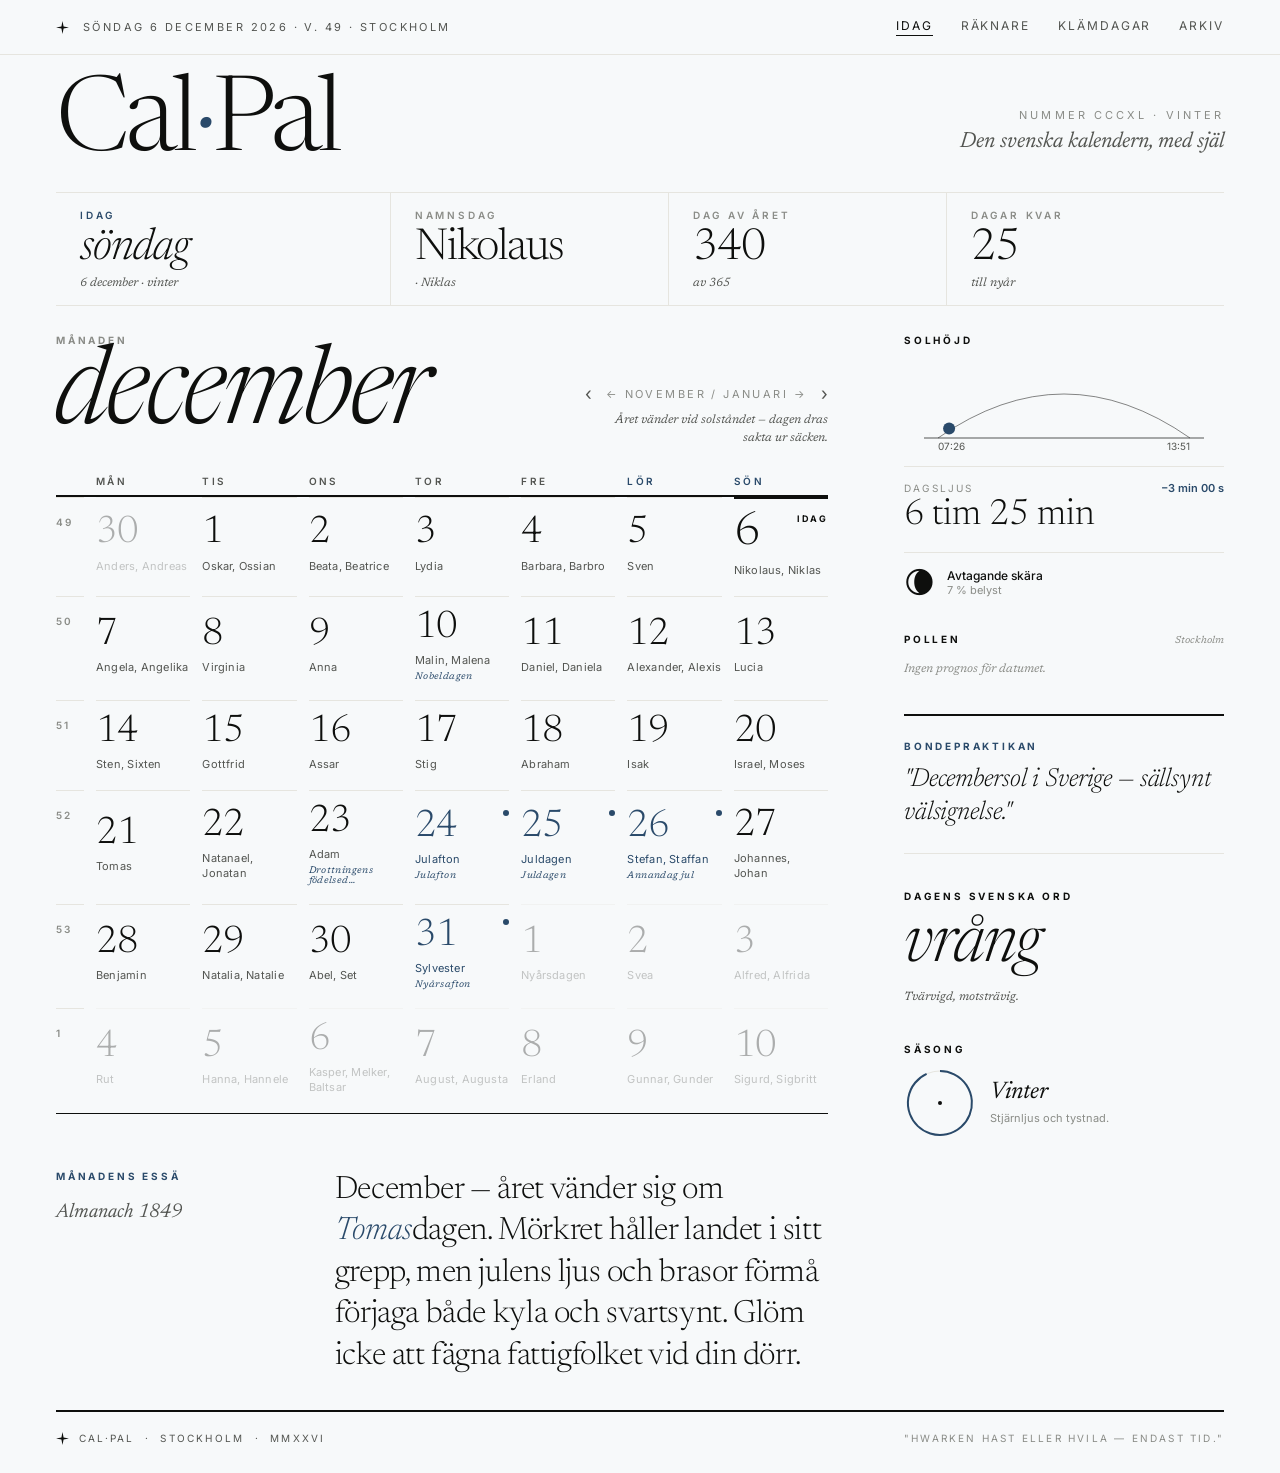
==== index.html @ f984bc42 "Season wheel: draw year-crossing seasons as one continuous arc Harjakt (1 sep–28 feb) wraps the year" ====
<!doctype html>
<html lang="sv">
<head>
  <meta charset="utf-8" />
  <meta name="viewport" content="width=device-width, initial-scale=1" />
  <meta name="description" content="CalPal — den svenska kalendern, med själ. Namnsdagar, helgdagar, månfaser, pollen, historia och almanackatradition i editorial form." />
  <meta name="theme-color" content="#0e0f0d" />
  <title>Cal·Pal — den svenska kalendern, med själ</title>

  <link rel="preconnect" href="https://fonts.googleapis.com">
  <link rel="preconnect" href="https://fonts.gstatic.com" crossorigin>
  <link href="https://fonts.googleapis.com/css2?family=Newsreader:ital,opsz,wght@0,6..72,300;0,6..72,400;0,6..72,500;1,6..72,300;1,6..72,400;1,6..72,500&family=Inter:wght@300;400;500;600;700&display=swap" rel="stylesheet">

  <link rel="stylesheet" href="css/tokens.css" />
  <link rel="stylesheet" href="css/style.css" />
  <link rel="icon" href="data:image/svg+xml,%3Csvg xmlns='http://www.w3.org/2000/svg' viewBox='0 0 12 12'%3E%3Crect width='12' height='12' fill='%23fafaf7'/%3E%3Cpath d='M6 0 L7 5 L12 6 L7 7 L6 12 L5 7 L0 6 L5 5 Z' fill='%230e0f0d'/%3E%3C/svg%3E" />
</head>
<body>
  <div class="cp-page" id="cpPage">

    <!-- TopStrip -->
    <div class="topstrip">
      <div class="topstrip-left">
        <span class="star" aria-hidden="true"></span>
        <span class="topstrip-date" id="topstripDate">—</span>
      </div>
      <nav class="topnav">
        <a href="#" class="active" id="navToday">Idag</a>
        <a href="#" id="navCounter">Räknare</a>
        <a href="#" id="navSqueeze">Klämdagar</a>
        <a href="#" id="navAbout">Arkiv</a>
      </nav>
    </div>

    <div class="cp-inner">
      <!-- Masthead -->
      <header class="masthead">
        <h1 class="wordmark">Cal<span class="mid-dot">·</span>Pal</h1>
        <div class="edition">
          <div class="edition-meta" id="editionMeta">NUMMER CXLVII · VÅR</div>
          <div class="edition-tagline">Den svenska kalendern,&nbsp;med själ</div>
        </div>
      </header>

      <!-- TodayStats -->
      <div class="today-stats" id="todayStats"></div>

      <!-- Main grid -->
      <div class="cp-grid">
        <main>
          <div class="cal-header">
            <div class="cal-header-left">
              <div class="eyebrow muted">Månaden</div>
              <h2 class="month-name" id="monthName">—</h2>
            </div>
            <div class="cal-header-right">
              <div class="month-nav" id="monthNav">
                <button class="month-nav-btn" id="prevMonth" aria-label="Föregående månad">‹</button>
                <span id="monthNavLabel">← / →</span>
                <button class="month-nav-btn" id="nextMonth" aria-label="Nästa månad">›</button>
              </div>
              <div class="season-poem" id="seasonPoem"></div>
            </div>
          </div>

          <div class="cal-grid" id="calendarGrid" role="grid"></div>

          <div class="month-essay" id="monthEssay"></div>
        </main>

        <aside class="sidebar" id="sidebar"></aside>
      </div>

      <!-- Footer -->
      <footer class="cp-footer">
        <div class="footer-left">
          <span class="star" aria-hidden="true"></span>
          <span>Cal·Pal &nbsp;·&nbsp; Stockholm &nbsp;·&nbsp; MMXXVI</span>
        </div>
        <span class="footer-aphorism">"Hwarken hast eller hvila — endast tid."</span>
      </footer>
    </div>
  </div>

  <div class="modal" id="modal" hidden>
    <div class="modal-card">
      <button class="modal-close" id="modalClose" aria-label="Stäng">×</button>
      <div class="modal-body" id="modalBody"></div>
    </div>
  </div>

  <script type="module" src="js/main.js?v=18"></script>
</body>
</html>
---- css/tokens.css ----
/* Cal·Pal — Design Tokens (Skandinavisk modernism)
   Från design_handoff_calpal/tokens.css */

:root {
  /* Type */
  --cp-font-serif: "Newsreader", "Iowan Old Style", Georgia, "Times New Roman", serif;
  --cp-font-sans:  "Inter", "Helvetica Neue", system-ui, -apple-system, sans-serif;

  --cp-fw-light: 300; --cp-fw-regular: 400; --cp-fw-medium: 500; --cp-fw-semi: 600; --cp-fw-bold: 700;

  --cp-fs-display-xl: 192px;
  --cp-fs-display-l: 108px;
  --cp-fs-display-m: 64px;
  --cp-fs-display-s: 58px;
  --cp-fs-h1: 44px;
  --cp-fs-h2: 36px;
  --cp-fs-h3: 32px;
  --cp-fs-day: 38px;
  --cp-fs-day-today: 46px;
  --cp-fs-quote-side: 26px;
  --cp-fs-italic-l: 24px;
  --cp-fs-body-l: 20px;
  --cp-fs-body: 13px;
  --cp-fs-small: 12px;
  --cp-fs-meta: 11px;
  --cp-fs-eyebrow: 10px;
  --cp-fs-tag: 9px;

  --cp-tracking-tight: -0.04em;
  --cp-tracking-snug: -0.025em;
  --cp-tracking-wide: 0.16em;
  --cp-tracking-wider: 0.22em;
  --cp-tracking-widest: 0.28em;

  --cp-lh-tight: 0.84; --cp-lh-snug: 0.95; --cp-lh-body: 1.35; --cp-lh-prose: 1.55;

  /* Structural color */
  --cp-paper: #ffffff;
  --cp-ink: #0e0f0d;
  --cp-ink-2: #535551;
  --cp-ink-3: #8a8c87;
  --cp-rule: #e6e5df;

  /* Default season = Vår */
  --cp-bg: #fafaf7;
  --cp-tint: #f4f6ee;
  --cp-accent: #c44a2a;

  /* Spacing */
  --cp-sp-1: 4px; --cp-sp-2: 8px; --cp-sp-3: 12px; --cp-sp-4: 16px;
  --cp-sp-5: 24px; --cp-sp-6: 32px; --cp-sp-7: 48px; --cp-sp-8: 56px; --cp-sp-9: 72px;

  --cp-pad-x: 56px;
  --cp-cal-day-min: 86px;
  --cp-cal-day-pad: 14px;

  --cp-border-hair: 1px solid var(--cp-rule);
  --cp-border-strong: 2px solid var(--cp-ink);
}

/* Seasonal palettes */
[data-season="var"], :root {
  --cp-bg: #fafaf7; --cp-tint: #f4f6ee; --cp-accent: #c44a2a;
}
[data-season="sommar"] {
  --cp-bg: #fbfaf3; --cp-tint: #f7f3e2; --cp-accent: #d68a18;
}
[data-season="host"] {
  --cp-bg: #fbf8f4; --cp-tint: #f3ece1; --cp-accent: #8a3a1a;
}
[data-season="vinter"] {
  --cp-bg: #f7f9fa; --cp-tint: #ecf0f3; --cp-accent: #2a4a6a;
}

@media (max-width: 1279px) {
  :root { --cp-pad-x: 40px; }
}
@media (max-width: 600px) {
  :root { --cp-pad-x: 18px; }
}
---- css/style.css ----
/* ============================================================
   Cal·Pal — Skandinavisk modernism
   Editorial almanacka. Newsreader-serif + Inter. Säsongsaccent.
   ============================================================ */

* { box-sizing: border-box; }
html, body { margin: 0; padding: 0; }

body {
  background: var(--cp-bg);
  color: var(--cp-ink);
  font-family: var(--cp-font-sans);
  font-size: var(--cp-fs-body);
  font-weight: var(--cp-fw-regular);
  -webkit-font-smoothing: antialiased;
  transition: background-color .4s ease;
}

a { color: inherit; text-decoration: none; }
button { font-family: inherit; cursor: pointer; border: none; background: none; color: inherit; padding: 0; }

.cp-page { min-height: 100vh; }
.cp-inner { padding: 0 var(--cp-pad-x); }

/* Star glyph */
.star {
  width: 13px; height: 13px;
  display: inline-block;
  background: var(--cp-ink);
  flex-shrink: 0;
  -webkit-mask: url("data:image/svg+xml,%3Csvg xmlns='http://www.w3.org/2000/svg' viewBox='0 0 12 12'%3E%3Cpath d='M6 0 L7 5 L12 6 L7 7 L6 12 L5 7 L0 6 L5 5 Z'/%3E%3C/svg%3E") center/contain no-repeat;
  mask: url("data:image/svg+xml,%3Csvg xmlns='http://www.w3.org/2000/svg' viewBox='0 0 12 12'%3E%3Cpath d='M6 0 L7 5 L12 6 L7 7 L6 12 L5 7 L0 6 L5 5 Z'/%3E%3C/svg%3E") center/contain no-repeat;
}

/* ── Shared eyebrow ── */
.eyebrow {
  font-size: var(--cp-fs-eyebrow);
  font-weight: var(--cp-fw-bold);
  letter-spacing: var(--cp-tracking-widest);
  text-transform: uppercase;
  color: var(--cp-ink);
}
.eyebrow.muted { color: var(--cp-ink-3); }
.eyebrow.accent { color: var(--cp-accent); }

/* ============================================================
   TopStrip
   ============================================================ */
.topstrip {
  display: flex;
  justify-content: space-between;
  align-items: center;
  padding: 18px var(--cp-pad-x);
  border-bottom: var(--cp-border-hair);
}
.topstrip-left { display: flex; align-items: center; gap: 14px; }
.topstrip-date {
  font-size: var(--cp-fs-meta);
  letter-spacing: var(--cp-tracking-wider);
  text-transform: uppercase;
  color: var(--cp-ink-2);
}
.topnav {
  display: flex;
  gap: 28px;
  font-size: var(--cp-fs-small);
  letter-spacing: var(--cp-tracking-wide);
  text-transform: uppercase;
  color: var(--cp-ink-2);
}
.topnav a {
  padding-bottom: 2px;
  border-bottom: 1.5px solid transparent;
  transition: border-color .15s, color .15s;
}
.topnav a:hover { border-bottom-color: var(--cp-ink-2); color: var(--cp-ink); }
.topnav a.active { color: var(--cp-ink); border-bottom-color: var(--cp-ink); }

/* ============================================================
   Masthead
   ============================================================ */
.masthead {
  display: grid;
  grid-template-columns: 1fr auto;
  align-items: flex-end;
  gap: 32px;
  padding: 28px 0 22px;
  border-bottom: var(--cp-border-hair);
}
.wordmark {
  font-family: var(--cp-font-serif);
  font-weight: var(--cp-fw-light);
  font-size: 104px;
  margin: 0;
  line-height: var(--cp-lh-tight);
  letter-spacing: var(--cp-tracking-tight);
  color: var(--cp-ink);
}
.wordmark .mid-dot { font-style: italic; color: var(--cp-accent); }
.edition { text-align: right; padding-bottom: 14px; }
.edition-meta {
  font-size: var(--cp-fs-meta);
  letter-spacing: var(--cp-tracking-widest);
  text-transform: uppercase;
  color: var(--cp-ink-3);
}
.edition-tagline {
  font-family: var(--cp-font-serif);
  font-style: italic;
  font-size: 22px;
  color: var(--cp-ink-2);
  margin-top: 6px;
  line-height: 1.3;
  max-width: 280px;
  margin-left: auto;
}

/* ============================================================
   TodayStats
   ============================================================ */
.today-stats {
  display: grid;
  grid-template-columns: 1.2fr 1fr 1fr 1fr;
  border-bottom: var(--cp-border-hair);
}
.stat-card {
  padding: 16px 24px;
  border-left: var(--cp-border-hair);
  font: inherit;
  text-align: left;
  width: 100%;
  background: none;
  cursor: pointer;
  transition: background .12s;
}
.stat-card:first-child { border-left: none; }
.stat-card:hover { background: var(--cp-tint); }
.stat-card .stat-label {
  font-size: var(--cp-fs-eyebrow);
  letter-spacing: var(--cp-tracking-widest);
  text-transform: uppercase;
  font-weight: var(--cp-fw-semi);
  color: var(--cp-ink-3);
}
.stat-card.accent .stat-label { color: var(--cp-accent); }
.stat-card .stat-big {
  font-family: var(--cp-font-serif);
  font-weight: var(--cp-fw-light);
  font-size: 44px;
  color: var(--cp-ink);
  line-height: 0.95;
  margin-top: 8px;
  letter-spacing: var(--cp-tracking-snug);
}
.stat-card.italic .stat-big { font-style: italic; }
.stat-card .stat-sub {
  font-size: var(--cp-fs-small);
  color: var(--cp-ink-2);
  margin-top: 6px;
  font-family: var(--cp-font-serif);
  font-style: italic;
}

/* ============================================================
   Main grid
   ============================================================ */
.cp-grid {
  display: grid;
  grid-template-columns: 1fr 320px;
  gap: 76px;
  padding: 28px 0 32px;
}
main { min-width: 0; }

/* Calendar header */
.cal-header {
  display: flex;
  align-items: flex-end;
  justify-content: space-between;
  margin-bottom: 28px;
}
.month-name {
  font-family: var(--cp-font-serif);
  font-weight: var(--cp-fw-light);
  font-style: italic;
  font-size: var(--cp-fs-display-l);
  margin: 4px 0 0;
  line-height: 0.9;
  letter-spacing: -0.03em;
  text-transform: lowercase;
}
.cal-header-right { text-align: right; }
.month-nav {
  display: flex;
  align-items: center;
  justify-content: flex-end;
  gap: 14px;
  font-size: var(--cp-fs-meta);
  letter-spacing: var(--cp-tracking-wider);
  text-transform: uppercase;
  color: var(--cp-ink-3);
  margin-bottom: 8px;
}
.month-nav-btn {
  font-size: 18px;
  color: var(--cp-ink-2);
  line-height: 1;
  transition: color .15s;
}
.month-nav-btn:hover { color: var(--cp-accent); }
.season-poem {
  font-size: var(--cp-fs-small);
  color: var(--cp-ink-2);
  font-family: var(--cp-font-serif);
  font-style: italic;
  max-width: 240px;
  line-height: 1.5;
  margin-left: auto;
}

/* ── Calendar grid ── */
.cal-grid { display: block; }
.cal-weekhead {
  display: grid;
  grid-template-columns: 28px repeat(7, 1fr);
  gap: 12px;
  padding-bottom: 8px;
  border-bottom: var(--cp-border-strong);
}
.cal-weekhead .wd {
  font-size: var(--cp-fs-eyebrow);
  font-weight: var(--cp-fw-semi);
  letter-spacing: 0.24em;
  text-transform: uppercase;
  color: var(--cp-ink-2);
}
.cal-weekhead .wd.weekend { color: var(--cp-accent); }

.cal-week {
  display: grid;
  grid-template-columns: 28px repeat(7, 1fr);
  gap: 12px;
}
.cal-weeknum {
  font-size: var(--cp-fs-eyebrow);
  color: var(--cp-ink-3);
  font-weight: var(--cp-fw-semi);
  letter-spacing: 0.16em;
  padding-top: 18px;
  border-top: var(--cp-border-hair);
}

.day {
  position: relative;
  text-align: left;
  display: block;
  width: 100%;
  padding: var(--cp-cal-day-pad) 0 calc(var(--cp-cal-day-pad) + 4px);
  min-height: var(--cp-cal-day-min);
  border-top: var(--cp-border-hair);
  transition: background .12s;
}
.day.today { border-top: var(--cp-border-strong); }
.day.muted { opacity: 0.32; }
.day:not(.muted):hover { background: var(--cp-tint); cursor: pointer; }

.day-top {
  display: flex;
  align-items: flex-start;
  justify-content: space-between;
}
.day-num {
  font-family: var(--cp-font-serif);
  font-weight: var(--cp-fw-light);
  font-size: var(--cp-fs-day);
  color: var(--cp-ink);
  line-height: 0.9;
  letter-spacing: var(--cp-tracking-snug);
}
.day.today .day-num { font-size: var(--cp-fs-day-today); }
.day.holiday .day-num { color: var(--cp-accent); }

.day-flags { display: flex; flex-direction: column; align-items: flex-end; gap: 4px; }
.day-dot { width: 6px; height: 6px; border-radius: 999px; background: var(--cp-accent); }
.day-klam { font-size: 9px; color: var(--cp-ink-3); letter-spacing: 0.18em; text-transform: uppercase; }
.day-idag { font-size: 9px; color: var(--cp-ink); font-weight: var(--cp-fw-bold); letter-spacing: 0.2em; text-transform: uppercase; }

.day-name {
  margin-top: 8px;
  font-size: 11px;
  line-height: 1.35;
  color: var(--cp-ink-2);
  letter-spacing: 0.02em;
}
.day.holiday .day-name { color: var(--cp-accent); }
.day-holiday-name {
  margin-top: 4px;
  font-size: 9.5px;
  font-family: var(--cp-font-serif);
  font-style: italic;
  color: var(--cp-accent);
  letter-spacing: 0.04em;
}
.cal-grid-close { height: 1px; background: var(--cp-ink); }

/* ── Month essay quote ── */
.month-essay {
  margin-top: 56px;
  display: grid;
  grid-template-columns: 1fr 2fr;
  gap: 32px;
}
.month-essay .essay-source {
  font-family: var(--cp-font-serif);
  font-style: italic;
  font-size: 20px;
  color: var(--cp-ink-2);
  margin-top: 16px;
  line-height: 1.4;
}
.month-essay .essay-quote {
  font-family: var(--cp-font-serif);
  font-weight: var(--cp-fw-light);
  font-size: var(--cp-fs-h3);
  line-height: 1.3;
  color: var(--cp-ink);
  margin: 0;
  letter-spacing: -0.012em;
}
.month-essay .essay-quote em { font-style: italic; color: var(--cp-accent); }
.month-essay.clickable { cursor: pointer; }
.month-essay.clickable:hover .essay-quote { color: var(--cp-ink-2); }

/* ============================================================
   Sidebar
   ============================================================ */
.sidebar { display: flex; flex-direction: column; gap: 36px; }
.side-block { }
.side-block.clickable { cursor: pointer; }
.side-head {
  font-size: var(--cp-fs-eyebrow);
  font-weight: var(--cp-fw-bold);
  letter-spacing: var(--cp-tracking-widest);
  text-transform: uppercase;
  color: var(--cp-ink);
}
.side-head.accent { color: var(--cp-accent); }
.side-head-row { display: flex; justify-content: space-between; align-items: baseline; margin-bottom: 14px; }
.side-loc { font-size: 10px; color: var(--cp-ink-3); font-style: italic; font-family: var(--cp-font-serif); }
.side-block.clickable:hover .side-head { color: var(--cp-accent); }

/* Sun & moon */
.sun-arc-svg { width: 100%; height: 92px; display: block; margin-top: 14px; }
.sun-row {
  display: flex; justify-content: space-between; align-items: baseline;
  margin-top: 14px; padding-top: 14px; border-top: var(--cp-border-hair);
}
.sun-row .daylabel { font-size: var(--cp-fs-eyebrow); letter-spacing: var(--cp-tracking-wider); text-transform: uppercase; color: var(--cp-ink-3); }
.sun-row .dayval {
  font-family: var(--cp-font-serif); font-weight: var(--cp-fw-light);
  font-size: var(--cp-fs-h2); color: var(--cp-ink); line-height: 1; margin-top: 4px;
}
.sun-row .daydelta { font-size: var(--cp-fs-meta); color: var(--cp-accent); font-weight: var(--cp-fw-semi); }
.moon-row {
  display: flex; align-items: center; gap: 12px;
  margin-top: 18px; padding-top: 14px; border-top: var(--cp-border-hair);
}
.moon-phase-name { font-size: 12px; color: var(--cp-ink); font-weight: var(--cp-fw-medium); }
.moon-lit { font-size: 11px; color: var(--cp-ink-3); }

/* Pollen */
.pollen-entry {
  display: grid; grid-template-columns: 1fr auto; align-items: baseline; gap: 8px;
  padding: 10px 0; border-top: var(--cp-border-hair);
}
.pollen-entry:first-of-type { border-top: none; }
.pollen-name { font-size: 13px; color: var(--cp-ink); font-weight: var(--cp-fw-medium); }
.pollen-bars { display: flex; gap: 2px; margin-top: 5px; }
.pollen-bars .b { width: 24px; height: 3px; background: var(--cp-rule); }
.pollen-bars .b.on { background: var(--cp-ink); }
.pollen-sev { font-size: var(--cp-fs-meta); color: var(--cp-ink-2); font-family: var(--cp-font-serif); font-style: italic; }
.pollen-empty { font-size: 12px; color: var(--cp-ink-3); font-style: italic; font-family: var(--cp-font-serif); line-height: 1.5; margin-top: 8px; }

/* Bondepraktikan */
.side-bonde {
  padding: 24px 0;
  border-top: var(--cp-border-strong);
  border-bottom: var(--cp-border-hair);
}
.side-bonde .bonde-quote {
  font-family: var(--cp-font-serif);
  font-weight: var(--cp-fw-light);
  font-style: italic;
  font-size: var(--cp-fs-quote-side);
  color: var(--cp-ink);
  margin: 12px 0 0;
  line-height: 1.25;
  letter-spacing: -0.005em;
}

/* Dagens ord */
.side-ord .ord-word {
  font-family: var(--cp-font-serif);
  font-weight: var(--cp-fw-light);
  font-style: italic;
  font-size: var(--cp-fs-display-m);
  color: var(--cp-ink);
  margin-top: 12px;
  line-height: 1;
  letter-spacing: -0.025em;
}
.side-ord .ord-def {
  font-size: 12px; color: var(--cp-ink-2); margin-top: 10px;
  line-height: 1.55; font-family: var(--cp-font-serif); font-style: italic;
}

/* Season wheel (sidebar) */
.side-season-row { display: flex; align-items: center; gap: 14px; margin-top: 12px; }
.side-season-label {
  font-family: var(--cp-font-serif); font-style: italic;
  font-size: var(--cp-fs-italic-l); color: var(--cp-ink); line-height: 1;
}
.side-season-sub { font-size: 11px; color: var(--cp-ink-3); margin-top: 6px; line-height: 1.5; }

/* Season wheel (modal) — hjul centrerat överst, legend i rad under */
.wheel-modal {
  display: flex;
  flex-direction: column;
  align-items: center;
  gap: 22px;
  padding: 16px 0 22px;
  border-bottom: var(--cp-border-hair);
  margin-bottom: 16px;
}
.wheel-modal-svg { width: 100%; display: flex; justify-content: center; }
.wheel-modal .wheel-svg { width: 360px; height: 360px; max-width: 100%; display: block; }
@media (max-width: 560px) {
  .wheel-modal .wheel-svg { width: 280px; height: 280px; }
}
.wheel-modal .wheel-legend {
  display: grid;
  grid-template-columns: repeat(auto-fit, minmax(165px, 1fr));
  gap: 12px 24px;
  width: 100%;
  font-size: 13px;
}
.wl-item { display: flex; align-items: flex-start; gap: 10px; cursor: help; }
.wl-swatch { width: 14px; height: 14px; border-radius: 3px; flex-shrink: 0; margin-top: 1px; }
.wl-text { display: flex; flex-direction: column; line-height: 1.25; }
.wl-name { font-weight: 600; color: var(--cp-ink); }
.wl-desc { font-size: 11px; color: var(--cp-ink-3); font-style: italic; font-family: var(--cp-font-serif); }

/* Hover-cue: dimma övriga bågar, framhäv den man pekar på */
.wheel-arc { transition: opacity .12s; cursor: help; }
.wheel-modal .wheel-svg:hover .wheel-arc { opacity: 0.35; }
.wheel-modal .wheel-svg .wheel-arc:hover { opacity: 1; }

/* ============================================================
   Footer
   ============================================================ */
.cp-footer {
  border-top: var(--cp-border-strong);
  padding: 20px 0 28px;
  display: flex;
  justify-content: space-between;
  align-items: center;
}
.footer-left { display: flex; align-items: center; gap: 10px; }
.footer-left span:not(.star), .footer-aphorism {
  font-size: 10px; letter-spacing: var(--cp-tracking-wider);
  text-transform: uppercase; color: var(--cp-ink-2);
}
.footer-aphorism { color: var(--cp-ink-3); }

/* ============================================================
   Modal (editorial restyle)
   ============================================================ */
.modal {
  position: fixed; inset: 0;
  background: rgba(14,15,13,.5);
  display: grid; place-items: center;
  z-index: 100; padding: 24px;
  animation: fade .15s ease;
}
@keyframes fade { from { opacity: 0; } to { opacity: 1; } }
.modal[hidden] { display: none; }
.modal-card {
  background: var(--cp-bg);
  max-width: 660px; width: 100%; max-height: 86vh; overflow-y: auto;
  padding: 40px 44px; position: relative;
  border-top: 4px solid var(--cp-accent);
}
.modal-close {
  position: absolute; top: 16px; right: 18px;
  width: 34px; height: 34px; font-size: 22px; color: var(--cp-ink-3);
  display: grid; place-items: center;
}
.modal-close:hover { color: var(--cp-ink); }
.modal h2 {
  font-family: var(--cp-font-serif); font-weight: var(--cp-fw-light);
  margin: 0 0 6px; font-size: 40px; letter-spacing: -0.02em; line-height: 1;
}
.modal .intro {
  font-size: var(--cp-fs-meta); letter-spacing: var(--cp-tracking-wider);
  text-transform: uppercase; color: var(--cp-ink-3); margin: 0 0 24px;
}
.modal h3 {
  font-family: var(--cp-font-serif); font-weight: var(--cp-fw-regular);
  margin: 24px 0 10px; font-size: 22px; letter-spacing: -0.01em;
}
.modal h4 {
  font-size: var(--cp-fs-eyebrow); text-transform: uppercase;
  letter-spacing: var(--cp-tracking-widest); color: var(--cp-ink-3);
  font-weight: var(--cp-fw-bold); margin: 16px 0 8px;
}
.modal-body p { color: var(--cp-ink); line-height: 1.6; font-size: 14px; }
.modal-body .dd-meta { font-size: 12px; color: var(--cp-ink-3); line-height: 1.55; }

/* Modal lists / shared dd-* */
.dd-list { margin: 6px 0; padding-left: 18px; font-size: 13.5px; line-height: 1.55; }
.dd-list li { margin-bottom: 4px; }
.dd-sub-label { font-size: 10px; text-transform: uppercase; letter-spacing: 0.12em; font-weight: 700; color: var(--cp-ink-3); margin: 10px 0 6px; }
.dd-events { list-style: none; padding: 0; margin: 10px 0; }
.dd-events li { padding: 8px 0; border-top: var(--cp-border-hair); font-size: 13.5px; line-height: 1.5; display: flex; gap: 10px; align-items: flex-start; }
.dd-events li:first-child { border-top: none; }
.dd-events strong { font-family: var(--cp-font-serif); font-size: 16px; color: var(--cp-accent); margin-right: 4px; }
.dd-name { margin: 14px 0; padding: 16px 18px; background: var(--cp-tint); }
.dd-name h4 { font-family: var(--cp-font-serif); font-size: 20px; color: var(--cp-ink); margin: 0 0 6px; text-transform: none; letter-spacing: 0; font-weight: 400; }
.wiki-thumb { width: 44px; height: 44px; object-fit: cover; flex-shrink: 0; }
.wiki-text { flex: 1; min-width: 0; }
.wiki-meta a, .wiki-meta { font-size: 12px; color: var(--cp-accent); }
.wiki-loading, .wiki-source { font-size: 11px; font-weight: 400; color: var(--cp-ink-3); font-style: italic; letter-spacing: 0; text-transform: none; }

/* Sun-path / charts in modal */
.sun-path-wrap, .daylight-month-wrap { background: var(--cp-tint); padding: 8px; margin: 10px 0; }
.sun-path-svg, .daylight-month-svg { width: 100%; height: auto; display: block; }
.sun-stats { display: grid; grid-template-columns: repeat(4, 1fr); gap: 1px; margin: 14px 0; background: var(--cp-rule); }
.sun-stats > div { text-align: center; background: var(--cp-bg); padding: 12px 6px; }
.sun-stat-label { display: block; font-size: 9.5px; text-transform: uppercase; letter-spacing: 0.1em; color: var(--cp-ink-3); font-weight: 600; }
.sun-stat-val { display: block; font-family: var(--cp-font-serif); font-size: 18px; color: var(--cp-ink); margin-top: 3px; }

/* Almanack quotes / drop-caps in modal */
.alm-citations { margin: 12px 0 20px; }
.alm-quote { position: relative; padding: 16px 0; border-top: var(--cp-border-hair); font-family: var(--cp-font-serif); font-style: italic; font-size: 16px; line-height: 1.5; color: var(--cp-ink); }
.alm-quote:first-child { border-top: none; }
.alm-quote.primary { border-top: var(--cp-border-strong); }
.alm-dropcap { font-size: 42px; font-weight: 300; float: left; line-height: 0.8; margin: 4px 10px 0 0; color: var(--cp-accent); font-style: normal; }
.alm-quote cite { display: block; margin-top: 10px; font-style: normal; font-family: var(--cp-font-sans); font-size: 10px; text-transform: uppercase; letter-spacing: 0.12em; color: var(--cp-ink-3); font-weight: 600; clear: both; }
.alm-history { margin-top: 18px; border-top: var(--cp-border-hair); padding-top: 8px; }
.alm-history summary { cursor: pointer; font-family: var(--cp-font-serif); font-size: 18px; color: var(--cp-ink); padding: 6px 0; list-style: none; }
.alm-history summary::-webkit-details-marker { display: none; }
.alm-history summary::before { content: "▸ "; color: var(--cp-accent); }
.alm-history[open] summary::before { content: "▾ "; }

/* Word related */
.word-related { display: flex; flex-wrap: wrap; gap: 6px; margin-top: 6px; }
.word-rel { font-size: 12.5px; padding: 4px 11px; background: var(--cp-tint); color: var(--cp-ink-2); }

/* NASA APOD */
.apod { margin-top: 10px; background: #06101f; }
.apod-img { width: 100%; height: auto; display: block; max-height: 320px; object-fit: cover; }
.apod-body { padding: 14px 16px; color: #e5edf6; }
.apod-title { font-family: var(--cp-font-serif); font-size: 18px; color: #fff; margin-bottom: 6px; }
.apod-exp { font-size: 12.5px; line-height: 1.55; color: rgba(255,255,255,.75); margin: 0 0 10px; }
.apod-link { font-size: 12px; color: #d68a18; font-weight: 600; }
.apod-credit { font-size: 10.5px; color: rgba(255,255,255,.45); margin-top: 6px; }

/* Pollen table in modal */
.pollen-table { width: 100%; border-collapse: collapse; font-size: 12.5px; margin: 12px 0; }
.pollen-table th { font-weight: 600; text-align: center; padding: 6px 4px; font-size: 11px; color: var(--cp-ink-2); border-bottom: var(--cp-border-hair); }
.pollen-table th:first-child { text-align: left; }
.pollen-table td { text-align: center; padding: 6px 4px; border-bottom: var(--cp-border-hair); }

/* Counter / squeeze (modal) */
.hb-grid { display: grid; grid-template-columns: 1fr 1fr 1fr; gap: 1px; margin-top: 14px; background: var(--cp-rule); }
.hb-stat { background: var(--cp-bg); padding: 14px 10px; text-align: center; }
.hb-stat .num { font-family: var(--cp-font-serif); font-size: 22px; color: var(--cp-accent); display: block; font-weight: 300; }
.hb-stat .label { font-size: 10px; color: var(--cp-ink-3); text-transform: uppercase; letter-spacing: 0.08em; margin-top: 4px; font-weight: 600; }
input[type="date"], input[type="text"], input[type="number"] {
  font-family: inherit; font-size: 14px; padding: 10px 14px;
  border: 1px solid var(--cp-rule); background: var(--cp-paper); color: var(--cp-ink); width: 100%;
}
.btn-primary { background: var(--cp-ink); color: var(--cp-paper); padding: 10px 22px; font-weight: 600; margin-top: 10px; font-size: 13px; }
.btn-primary:hover { background: var(--cp-accent); }
.label { font-size: 10px; text-transform: uppercase; letter-spacing: 0.12em; color: var(--cp-ink-3); font-weight: 700; margin-bottom: 6px; display: block; }
.squeeze-list { list-style: none; padding: 0; margin: 0; }
.squeeze-item { padding: 14px 0; border-top: var(--cp-border-hair); }
.squeeze-item:first-child { border-top: none; }
.squeeze-item .title { font-family: var(--cp-font-serif); font-size: 18px; margin-bottom: 4px; }
.squeeze-item .sub { font-size: 12px; color: var(--cp-ink-3); }
.squeeze-item .strategy { color: var(--cp-accent); font-size: 12.5px; margin-top: 8px; display: inline-block; font-weight: 600; }
.milestone-row { display: flex; justify-content: space-between; align-items: center; padding: 12px 0; border-top: var(--cp-border-hair); }
.milestone-row:first-child { border-top: none; }
.milestone-row .ms-name { font-weight: 600; font-size: 14px; }
.milestone-row .ms-date { font-size: 12px; color: var(--cp-ink-3); margin-top: 2px; }
.milestone-row .ms-days { font-family: var(--cp-font-serif); font-size: 24px; color: var(--cp-accent); text-align: right; }
.milestone-row .ms-days small { display: block; font-family: var(--cp-font-sans); font-size: 10px; color: var(--cp-ink-3); text-transform: uppercase; font-weight: 600; }
.ekeron-card { display: flex; gap: 14px; padding: 16px; margin: 18px 0; background: var(--cp-tint); border-left: 3px solid var(--cp-accent); }
.ekeron-card .ek-icon { width: 42px; height: 42px; background: var(--cp-accent); color: #fff; display: grid; place-items: center; flex-shrink: 0; }
.ekeron-card h4 { font-family: var(--cp-font-serif); margin: 0 0 4px; font-size: 17px; color: var(--cp-ink); text-transform: none; letter-spacing: 0; }
.ekeron-card p { margin: 0 0 10px; font-size: 13px; color: var(--cp-ink-2); line-height: 1.5; }
.ek-link { font-size: 12.5px; color: var(--cp-accent); font-weight: 600; }
.tag { display: inline-block; font-size: 11px; padding: 2px 8px; background: var(--cp-tint); color: var(--cp-ink-2); margin-right: 4px; }

/* ============================================================
   Responsive
   ============================================================ */
@media (max-width: 1279px) {
  .wordmark { font-size: 112px; }
  .cp-grid { grid-template-columns: 1fr 280px; gap: 48px; }
}
@media (max-width: 960px) {
  .wordmark { font-size: 76px; }
  .masthead { padding: 36px 0 28px; }
  .today-stats { grid-template-columns: 1fr 1fr; }
  .stat-card:nth-child(3) { border-left: none; }
  .cp-grid { grid-template-columns: 1fr; gap: 48px; padding: 36px 0 24px; }
  .month-name { font-size: 72px; }
  .month-essay { grid-template-columns: 1fr; gap: 12px; }
}
@media (max-width: 600px) {
  .topstrip { padding: 14px var(--cp-pad-x); flex-wrap: wrap; gap: 10px; }
  .topnav { gap: 16px; }
  .wordmark { font-size: 64px; }
  .edition { display: none; }
  .masthead { grid-template-columns: 1fr; }
  .today-stats { grid-template-columns: 1fr 1fr; }
  .cal-weekhead, .cal-week { grid-template-columns: repeat(7, 1fr); gap: 4px; }
  .cal-weeknum { display: none; }
  .day-num { font-size: 22px; }
  .day.today .day-num { font-size: 26px; }
  .day-name { font-size: 8.5px; }
  .day-holiday-name { display: none; }
  .day { min-height: 54px; padding: 8px 0 14px; }
  .month-name { font-size: 56px; }
  .modal-card { padding: 28px 22px; }
  .modal h2 { font-size: 30px; }
}
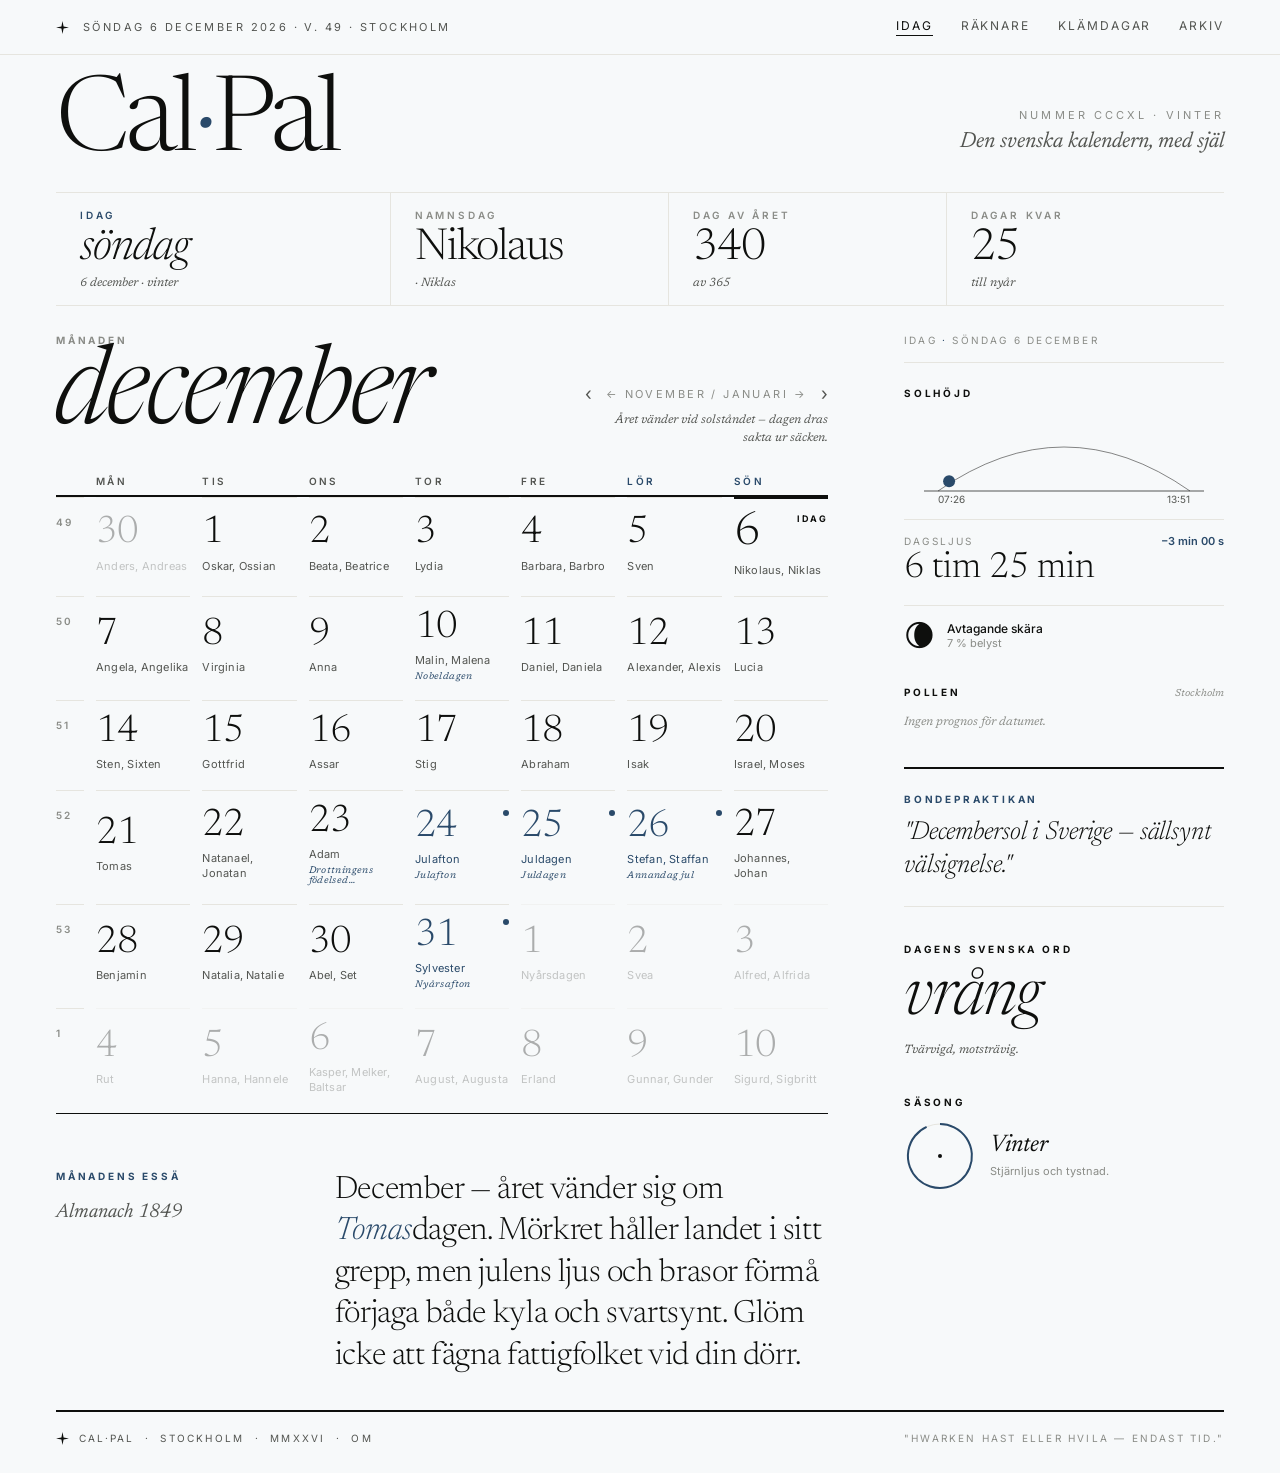
==== commit 3240f215: "Sidebar 'idag' context, a11y pass, and working Arkiv month picker - Sidebar now has an 'Idag · <week" ====
--- a/index.html
+++ b/index.html
@@ -24,11 +24,11 @@
         <span class="star" aria-hidden="true"></span>
         <span class="topstrip-date" id="topstripDate">—</span>
       </div>
-      <nav class="topnav">
+      <nav class="topnav" aria-label="Huvudnavigation">
         <a href="#" class="active" id="navToday">Idag</a>
         <a href="#" id="navCounter">Räknare</a>
         <a href="#" id="navSqueeze">Klämdagar</a>
-        <a href="#" id="navAbout">Arkiv</a>
+        <a href="#" id="navArchive">Arkiv</a>
       </nav>
     </div>
 
@@ -75,7 +75,7 @@
       <footer class="cp-footer">
         <div class="footer-left">
           <span class="star" aria-hidden="true"></span>
-          <span>Cal·Pal &nbsp;·&nbsp; Stockholm &nbsp;·&nbsp; MMXXVI</span>
+          <span>Cal·Pal &nbsp;·&nbsp; Stockholm &nbsp;·&nbsp; MMXXVI &nbsp;·&nbsp; <a href="#" id="navAbout">Om</a></span>
         </div>
         <span class="footer-aphorism">"Hwarken hast eller hvila — endast tid."</span>
       </footer>
@@ -83,12 +83,12 @@
   </div>
 
   <div class="modal" id="modal" hidden>
-    <div class="modal-card">
-      <button class="modal-close" id="modalClose" aria-label="Stäng">×</button>
+    <div class="modal-card" role="dialog" aria-modal="true" aria-labelledby="modalBody">
+      <button class="modal-close" id="modalClose" aria-label="Stäng dialog">×</button>
       <div class="modal-body" id="modalBody"></div>
     </div>
   </div>
 
-  <script type="module" src="js/main.js?v=18"></script>
+  <script type="module" src="js/main.js?v=19"></script>
 </body>
 </html>
--- a/css/style.css
+++ b/css/style.css
@@ -18,6 +18,22 @@
 
 a { color: inherit; text-decoration: none; }
 button { font-family: inherit; cursor: pointer; border: none; background: none; color: inherit; padding: 0; }
+
+/* Tangentbordsfokus — synlig ring för alla interaktiva element */
+a:focus-visible,
+button:focus-visible,
+input:focus-visible,
+[tabindex]:focus-visible,
+.day:focus-visible,
+.stat-card:focus-visible,
+.side-block:focus-visible,
+.month-essay:focus-visible {
+  outline: 2px solid var(--cp-accent);
+  outline-offset: 2px;
+  border-radius: 1px;
+}
+/* Sidoblock/essä är klickbara divar — gör dem tangentbordsnåbara */
+.side-block.clickable, .month-essay.clickable { outline-offset: 4px; }
 
 .cp-page { min-height: 100vh; }
 .cp-inner { padding: 0 var(--cp-pad-x); }
@@ -335,6 +351,16 @@
    Sidebar
    ============================================================ */
 .sidebar { display: flex; flex-direction: column; gap: 36px; }
+.side-today {
+  font-size: var(--cp-fs-eyebrow);
+  letter-spacing: var(--cp-tracking-wider);
+  text-transform: uppercase;
+  color: var(--cp-ink-3);
+  padding-bottom: 16px;
+  border-bottom: var(--cp-border-hair);
+  margin-bottom: -12px;
+}
+.side-today span { color: var(--cp-accent); }
 .side-block { }
 .side-block.clickable { cursor: pointer; }
 .side-head {
@@ -555,6 +581,24 @@
 /* Word related */
 .word-related { display: flex; flex-wrap: wrap; gap: 6px; margin-top: 6px; }
 .word-rel { font-size: 12.5px; padding: 4px 11px; background: var(--cp-tint); color: var(--cp-ink-2); }
+
+/* Arkiv-väljare */
+.arch-year {
+  display: flex; align-items: center; justify-content: center;
+  gap: 24px; margin: 18px 0 20px;
+}
+.arch-nav { font-size: 24px; color: var(--cp-ink-2); line-height: 1; }
+.arch-nav:hover { color: var(--cp-accent); }
+.arch-year-label { font-family: var(--cp-font-serif); font-size: 40px; font-weight: 300; color: var(--cp-ink); min-width: 100px; text-align: center; }
+.arch-months { display: grid; grid-template-columns: repeat(3, 1fr); gap: 8px; }
+.arch-month {
+  padding: 14px 8px; border: var(--cp-border-hair);
+  font-family: var(--cp-font-serif); font-size: 17px; text-transform: capitalize;
+  color: var(--cp-ink); transition: background .12s, border-color .12s;
+}
+.arch-month:hover { background: var(--cp-tint); border-color: var(--cp-ink-3); }
+.arch-month.current { border-color: var(--cp-accent); color: var(--cp-accent); }
+@media (max-width: 480px) { .arch-months { grid-template-columns: repeat(2, 1fr); } }
 
 /* NASA APOD */
 .apod { margin-top: 10px; background: #06101f; }
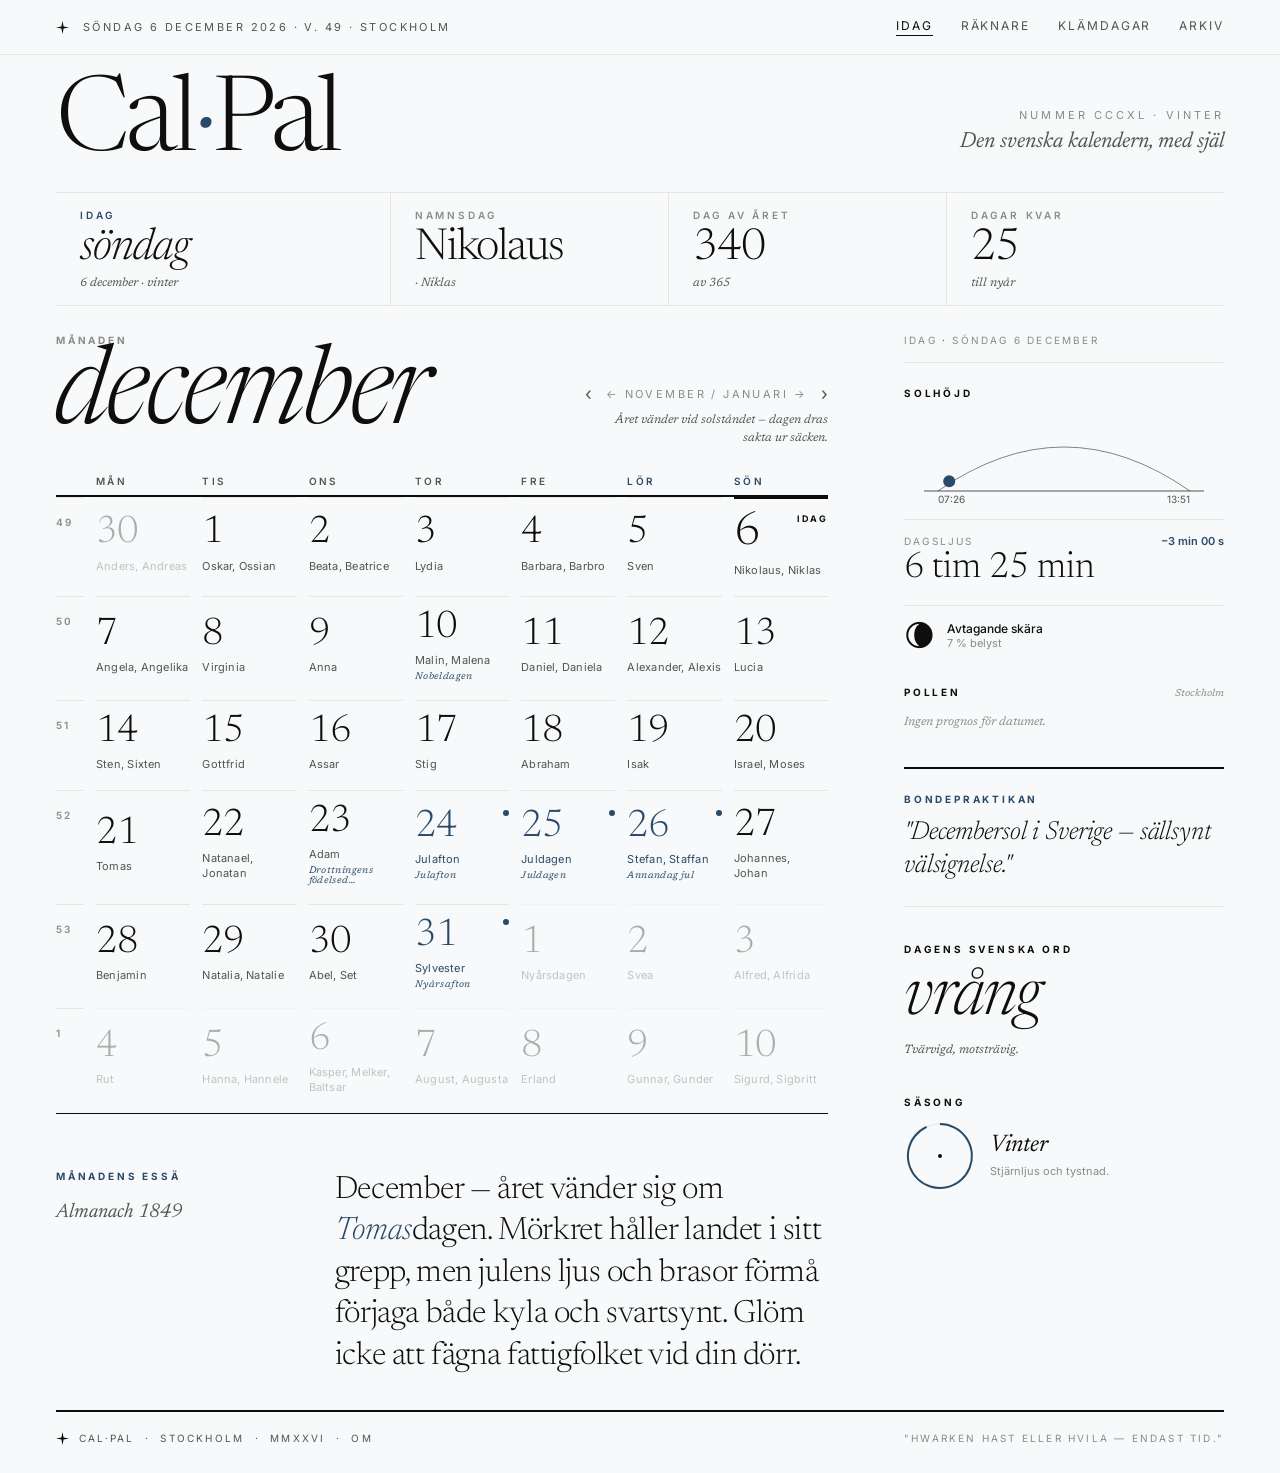
==== commit 155187d7: "PWA, Open Graph, deploy-time cache-busting, more Swedish content - PWA: manifest.json + SVG app icon" ====
--- a/index.html
+++ b/index.html
@@ -4,8 +4,26 @@
   <meta charset="utf-8" />
   <meta name="viewport" content="width=device-width, initial-scale=1" />
   <meta name="description" content="CalPal — den svenska kalendern, med själ. Namnsdagar, helgdagar, månfaser, pollen, historia och almanackatradition i editorial form." />
-  <meta name="theme-color" content="#0e0f0d" />
+  <meta name="theme-color" content="#fafaf7" />
   <title>Cal·Pal — den svenska kalendern, med själ</title>
+
+  <!-- Open Graph / Twitter -->
+  <meta property="og:type" content="website" />
+  <meta property="og:site_name" content="Cal·Pal" />
+  <meta property="og:title" content="Cal·Pal — den svenska kalendern, med själ" />
+  <meta property="og:description" content="En svensk almanacka med själ: namnsdagar, helgdagar, måne, pollen, Bondepraktikan och 'på denna dag' — i editorial form." />
+  <meta property="og:url" content="https://calpal.ekeron.com/" />
+  <meta property="og:image" content="https://calpal.ekeron.com/images/og-image.svg" />
+  <meta property="og:image:width" content="1200" />
+  <meta property="og:image:height" content="630" />
+  <meta property="og:locale" content="sv_SE" />
+  <meta name="twitter:card" content="summary_large_image" />
+  <meta name="twitter:title" content="Cal·Pal — den svenska kalendern, med själ" />
+  <meta name="twitter:description" content="Namnsdagar, helgdagar, måne, pollen, Bondepraktikan och historia — en svensk almanacka med själ." />
+  <meta name="twitter:image" content="https://calpal.ekeron.com/images/og-image.svg" />
+
+  <link rel="manifest" href="manifest.json" />
+  <link rel="apple-touch-icon" href="images/icon-192.svg" />
 
   <link rel="preconnect" href="https://fonts.googleapis.com">
   <link rel="preconnect" href="https://fonts.gstatic.com" crossorigin>
@@ -89,6 +107,6 @@
     </div>
   </div>
 
-  <script type="module" src="js/main.js?v=19"></script>
+  <script type="module" src="js/main.js?v=21"></script>
 </body>
 </html>
--- a/css/style.css
+++ b/css/style.css
@@ -671,6 +671,9 @@
   .today-stats { grid-template-columns: 1fr 1fr; }
   .cal-weekhead, .cal-week { grid-template-columns: repeat(7, 1fr); gap: 4px; }
   .cal-weeknum { display: none; }
+  /* Göm även den tomma veckonummer-cellen i veckodagshuvudet så de 7
+     veckodagarna ligger i linje med dagcellerna */
+  .cal-weekhead > div:first-child { display: none; }
   .day-num { font-size: 22px; }
   .day.today .day-num { font-size: 26px; }
   .day-name { font-size: 8.5px; }
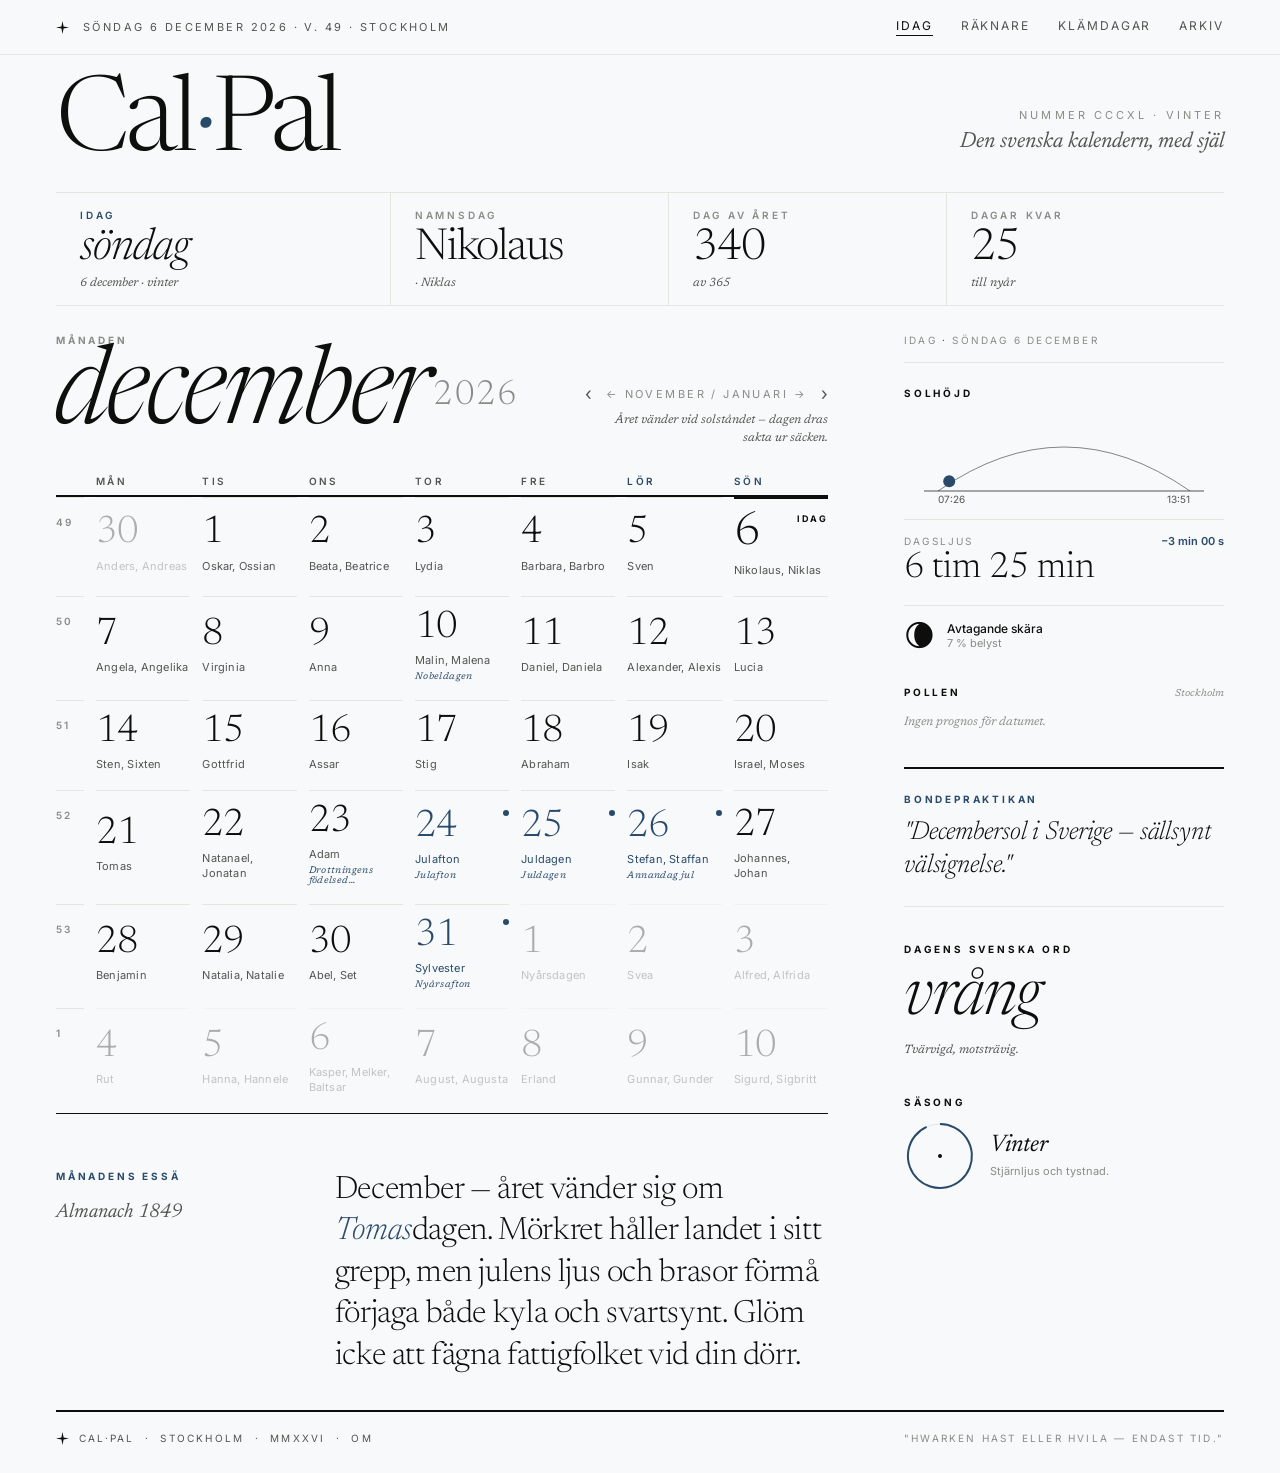
==== commit 8fa1bbd7: "Show year in calendar header (was missing after Arkiv jump) The month name only showed 'maj' with no" ====
--- a/index.html
+++ b/index.html
@@ -107,6 +107,6 @@
     </div>
   </div>
 
-  <script type="module" src="js/main.js?v=21"></script>
+  <script type="module" src="js/main.js?v=22"></script>
 </body>
 </html>
--- a/css/style.css
+++ b/css/style.css
@@ -204,6 +204,14 @@
   line-height: 0.9;
   letter-spacing: -0.03em;
   text-transform: lowercase;
+}
+.month-name .month-year {
+  font-style: normal;
+  font-size: 0.32em;
+  letter-spacing: 0.04em;
+  color: var(--cp-ink-3);
+  margin-left: 0.18em;
+  vertical-align: 0.55em;
 }
 .cal-header-right { text-align: right; }
 .month-nav {
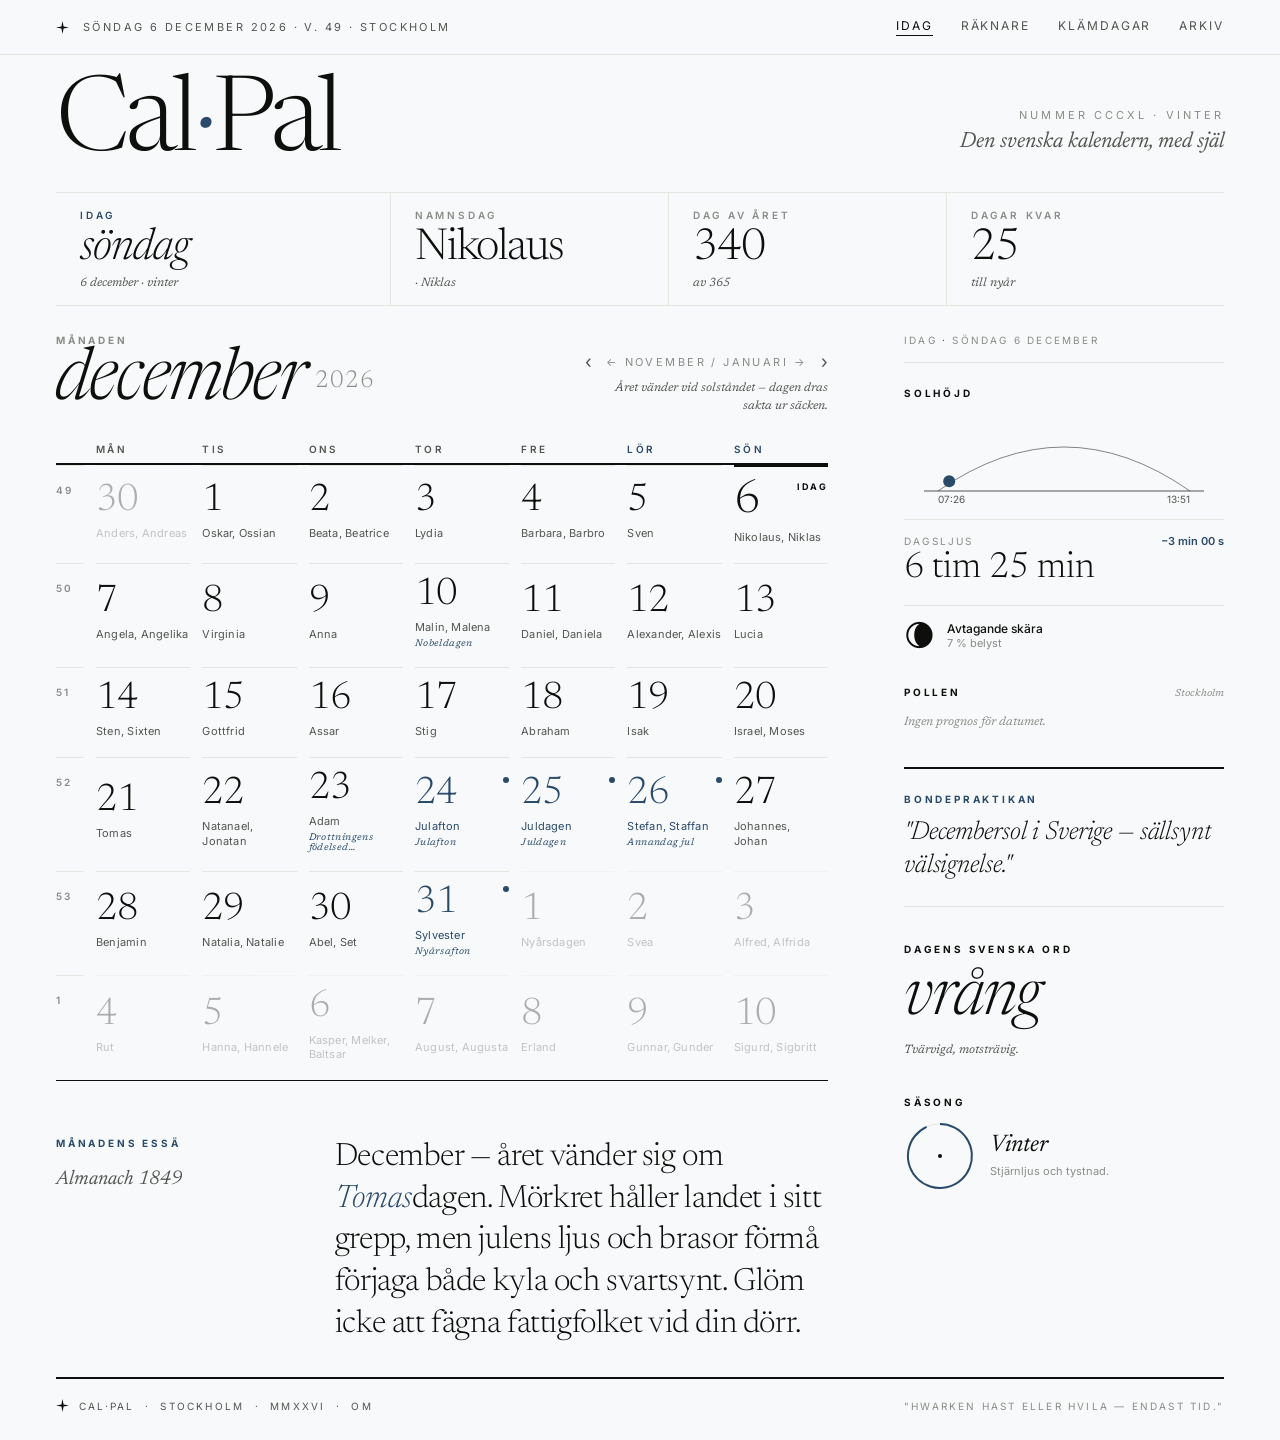
==== commit f4db622b: "Scale down oversized type + fix month/year spacing - Month header 'maj' 108px → 72px (was overwhelmi" ====
--- a/index.html
+++ b/index.html
@@ -107,6 +107,6 @@
     </div>
   </div>
 
-  <script type="module" src="js/main.js?v=22"></script>
+  <script type="module" src="js/main.js?v=23"></script>
 </body>
 </html>
--- a/css/style.css
+++ b/css/style.css
@@ -199,7 +199,7 @@
   font-family: var(--cp-font-serif);
   font-weight: var(--cp-fw-light);
   font-style: italic;
-  font-size: var(--cp-fs-display-l);
+  font-size: 72px;
   margin: 4px 0 0;
   line-height: 0.9;
   letter-spacing: -0.03em;
@@ -207,11 +207,11 @@
 }
 .month-name .month-year {
   font-style: normal;
-  font-size: 0.32em;
+  font-size: 0.34em;
   letter-spacing: 0.04em;
   color: var(--cp-ink-3);
-  margin-left: 0.18em;
-  vertical-align: 0.55em;
+  margin-left: 0.45em;
+  vertical-align: 0.5em;
 }
 .cal-header-right { text-align: right; }
 .month-nav {
@@ -658,16 +658,17 @@
    Responsive
    ============================================================ */
 @media (max-width: 1279px) {
-  .wordmark { font-size: 112px; }
+  .wordmark { font-size: 88px; }
+  .month-name { font-size: 60px; }
   .cp-grid { grid-template-columns: 1fr 280px; gap: 48px; }
 }
 @media (max-width: 960px) {
-  .wordmark { font-size: 76px; }
+  .wordmark { font-size: 72px; }
   .masthead { padding: 36px 0 28px; }
   .today-stats { grid-template-columns: 1fr 1fr; }
   .stat-card:nth-child(3) { border-left: none; }
   .cp-grid { grid-template-columns: 1fr; gap: 48px; padding: 36px 0 24px; }
-  .month-name { font-size: 72px; }
+  .month-name { font-size: 56px; }
   .month-essay { grid-template-columns: 1fr; gap: 12px; }
 }
 @media (max-width: 600px) {
@@ -687,7 +688,7 @@
   .day-name { font-size: 8.5px; }
   .day-holiday-name { display: none; }
   .day { min-height: 54px; padding: 8px 0 14px; }
-  .month-name { font-size: 56px; }
+  .month-name { font-size: 46px; }
   .modal-card { padding: 28px 22px; }
   .modal h2 { font-size: 30px; }
 }
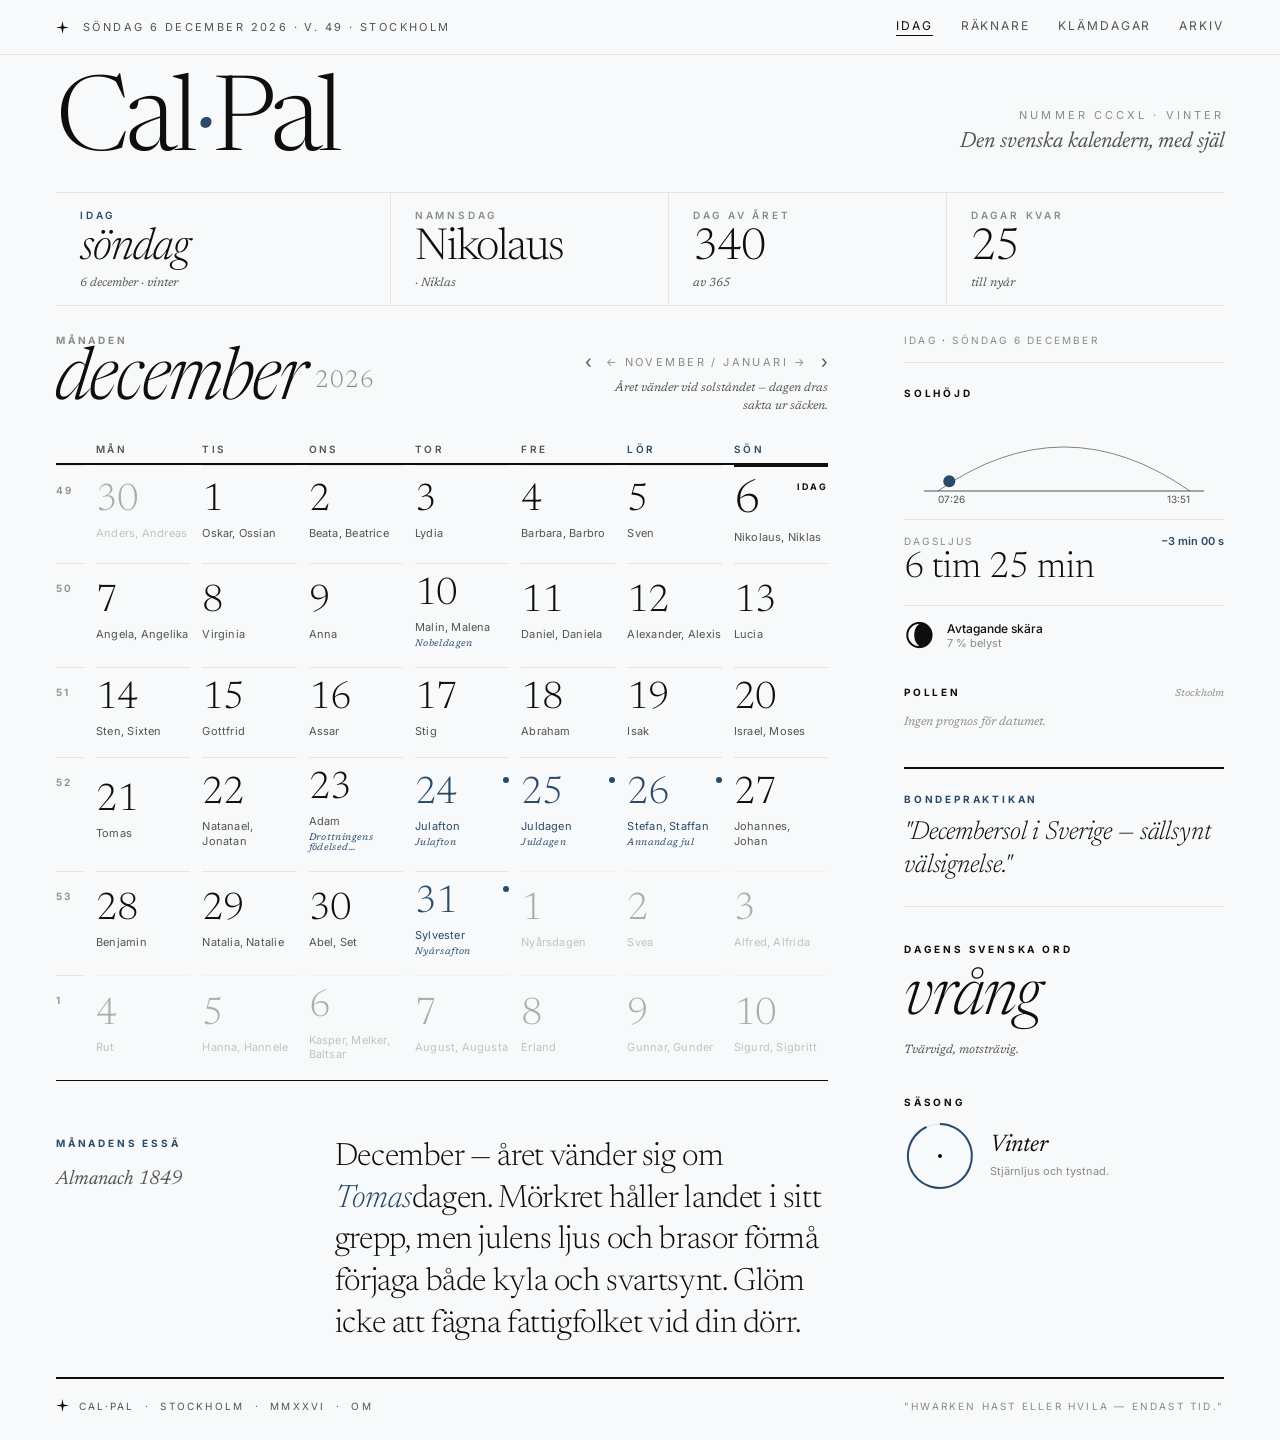
==== commit 31f54c5c: "Fix day-of-year DST bug, holiday collisions, and dead CSS tokens dayOfYear was copied verbatim into " ====
--- a/index.html
+++ b/index.html
@@ -93,7 +93,7 @@
       <footer class="cp-footer">
         <div class="footer-left">
           <span class="star" aria-hidden="true"></span>
-          <span>Cal·Pal &nbsp;·&nbsp; Stockholm &nbsp;·&nbsp; MMXXVI &nbsp;·&nbsp; <a href="#" id="navAbout">Om</a></span>
+          <span>Cal·Pal &nbsp;·&nbsp; Stockholm &nbsp;·&nbsp; <span id="footerYear">—</span> &nbsp;·&nbsp; <a href="#" id="navAbout">Om</a></span>
         </div>
         <span class="footer-aphorism">"Hwarken hast eller hvila — endast tid."</span>
       </footer>
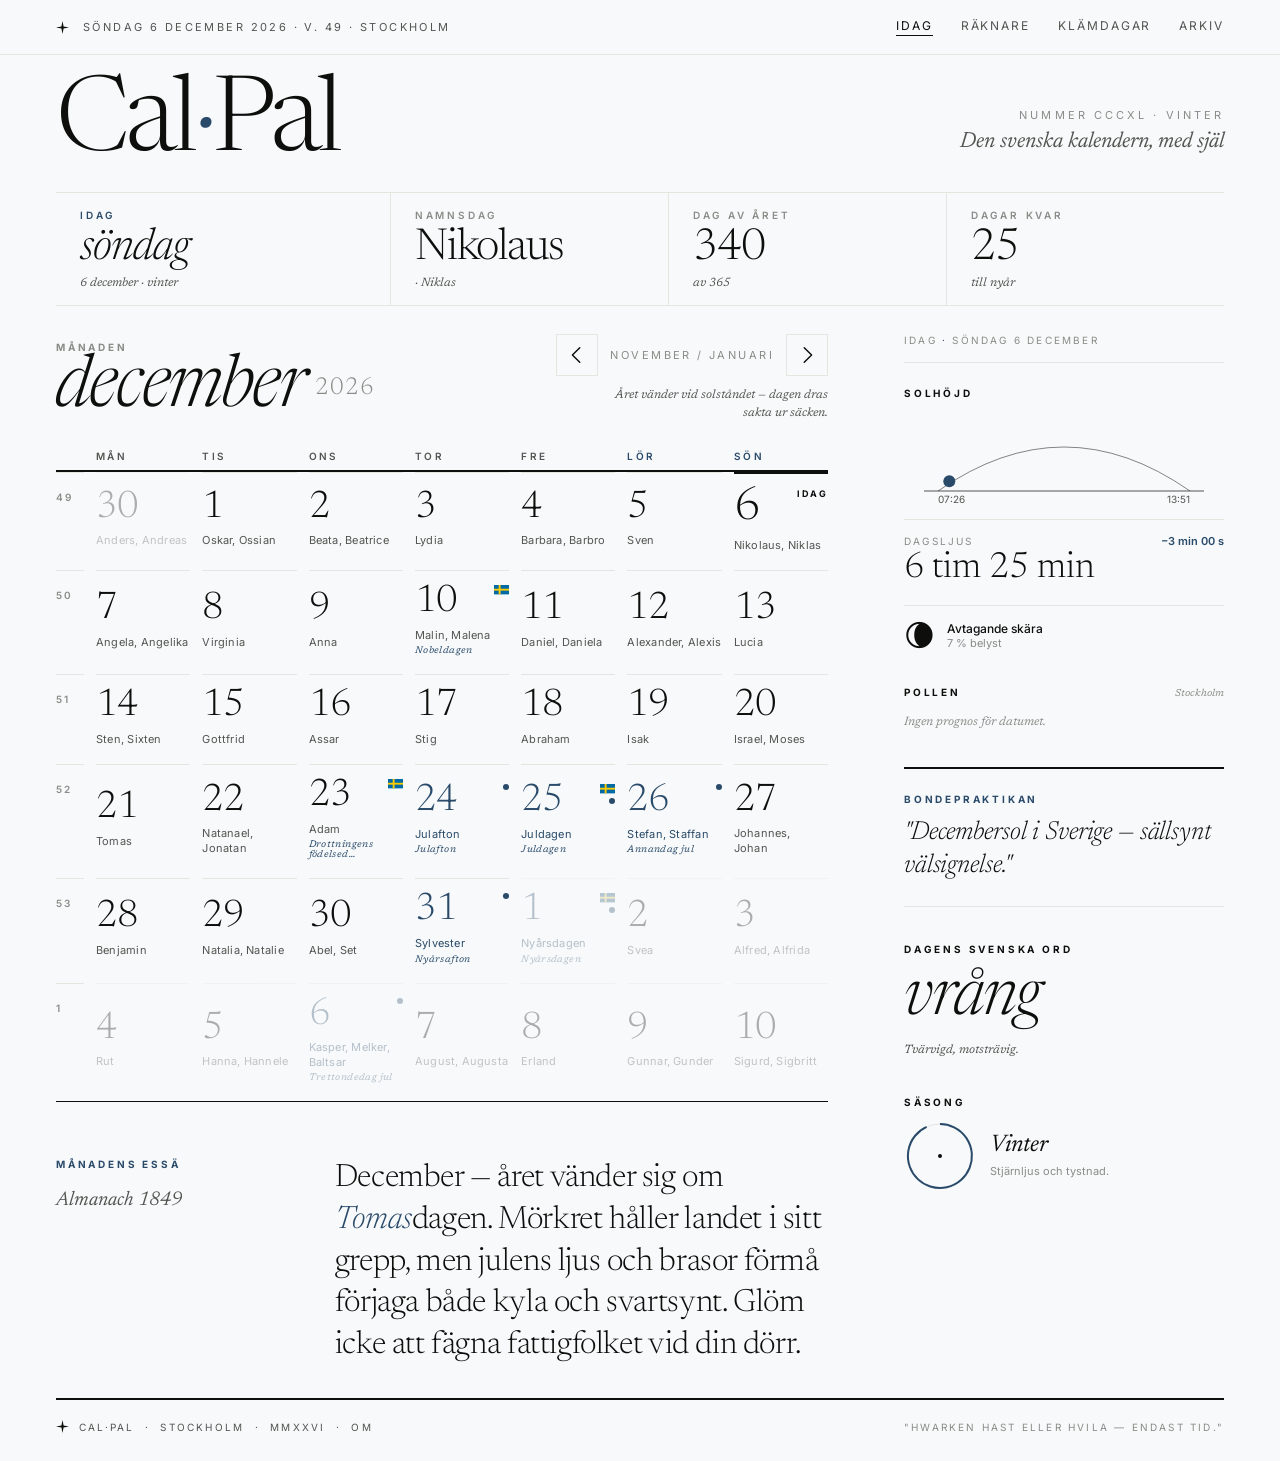
==== commit d9ae4353: "Flag the Idag card on flag days, and make month navigation usable Two things you could not see well " ====
--- a/index.html
+++ b/index.html
@@ -73,9 +73,13 @@
             </div>
             <div class="cal-header-right">
               <div class="month-nav" id="monthNav">
-                <button class="month-nav-btn" id="prevMonth" aria-label="Föregående månad">‹</button>
-                <span id="monthNavLabel">← / →</span>
-                <button class="month-nav-btn" id="nextMonth" aria-label="Nästa månad">›</button>
+                <button class="month-nav-btn" id="prevMonth" aria-label="Föregående månad">
+                  <svg viewBox="0 0 24 24" aria-hidden="true" focusable="false"><path d="M15 4 L7 12 L15 20" fill="none" stroke="currentColor" stroke-width="1.6" stroke-linecap="round" stroke-linejoin="round"/></svg>
+                </button>
+                <span id="monthNavLabel">—</span>
+                <button class="month-nav-btn" id="nextMonth" aria-label="Nästa månad">
+                  <svg viewBox="0 0 24 24" aria-hidden="true" focusable="false"><path d="M9 4 L17 12 L9 20" fill="none" stroke="currentColor" stroke-width="1.6" stroke-linecap="round" stroke-linejoin="round"/></svg>
+                </button>
               </div>
               <div class="season-poem" id="seasonPoem"></div>
             </div>
--- a/css/style.css
+++ b/css/style.css
@@ -169,6 +169,25 @@
   letter-spacing: var(--cp-tracking-snug);
 }
 .stat-card.italic .stat-big { font-style: italic; }
+
+/* Flaggdag — Idag-kortet får en flagga i dubbla kalenderstorleken */
+.stat-card.flagday { background: var(--cp-tint); }
+.stat-card.flagday:hover { background: var(--cp-paper); }
+.stat-flag {
+  display: flex; align-items: center; gap: 9px;
+  margin-top: 10px;
+}
+.stat-flag .today-flag {
+  width: 32px; height: auto; display: block; flex-shrink: 0;
+  box-shadow: 0 0 0 1px rgba(14,15,13,.12);
+}
+.stat-flag span {
+  font-size: var(--cp-fs-eyebrow);
+  font-weight: var(--cp-fw-bold);
+  letter-spacing: var(--cp-tracking-wide);
+  text-transform: uppercase;
+  color: #006aa7;
+}
 .stat-card .stat-sub {
   font-size: var(--cp-fs-small);
   color: var(--cp-ink-2);
@@ -218,20 +237,30 @@
   display: flex;
   align-items: center;
   justify-content: flex-end;
-  gap: 14px;
+  gap: 12px;
   font-size: var(--cp-fs-meta);
   letter-spacing: var(--cp-tracking-wider);
   text-transform: uppercase;
   color: var(--cp-ink-3);
-  margin-bottom: 8px;
-}
+  margin-bottom: 10px;
+}
+/* Pilarna var 18px lösa tecken utan träffyta — otydliga att se och
+   svåra att pricka. Nu riktiga knappar med egen ram. */
 .month-nav-btn {
-  font-size: 18px;
-  color: var(--cp-ink-2);
-  line-height: 1;
-  transition: color .15s;
-}
-.month-nav-btn:hover { color: var(--cp-accent); }
+  width: 42px; height: 42px;
+  display: grid; place-items: center;
+  border: var(--cp-border-hair);
+  color: var(--cp-ink);
+  transition: background .12s, border-color .12s, color .12s;
+}
+.month-nav-btn svg { width: 22px; height: 22px; display: block; }
+.month-nav-btn:hover {
+  color: var(--cp-accent);
+  border-color: var(--cp-accent);
+  background: var(--cp-tint);
+}
+.month-nav-btn:active { background: var(--cp-accent); border-color: var(--cp-accent); color: var(--cp-paper); }
+#monthNavLabel { min-width: 148px; text-align: center; }
 .season-poem {
   font-size: var(--cp-fs-small);
   color: var(--cp-ink-2);
@@ -306,6 +335,8 @@
 
 .day-flags { display: flex; flex-direction: column; align-items: flex-end; gap: 4px; }
 .day-dot { width: 6px; height: 6px; border-radius: 999px; background: var(--cp-accent); }
+.day-flag { width: 15px; height: auto; display: block; flex-shrink: 0; }
+.day.muted .day-flag { filter: saturate(0.5); }
 .day-klam { font-size: 9px; color: var(--cp-ink-3); letter-spacing: 0.18em; text-transform: uppercase; }
 .day-idag { font-size: 9px; color: var(--cp-ink); font-weight: var(--cp-fw-bold); letter-spacing: 0.2em; text-transform: uppercase; }
 
@@ -559,7 +590,30 @@
 .dd-events li:first-child { border-top: none; }
 .dd-events strong { font-family: var(--cp-font-serif); font-size: 16px; color: var(--cp-accent); margin-right: 4px; }
 .dd-name { margin: 14px 0; padding: 16px 18px; background: var(--cp-tint); }
+/* Etiketter överst i dagmodalen — helgdag, flaggdag, temadag.
+   Klassnamnen fanns i modal.js sedan gamla temat men var aldrig stilsatta,
+   så etiketterna rann ihop till en enda textsträng. */
+.badges { display: flex; flex-wrap: wrap; gap: 8px; }
+.badge {
+  display: inline-flex; align-items: center; gap: 6px;
+  font-size: 10px; font-weight: 600; text-transform: uppercase;
+  letter-spacing: 0.14em; color: var(--cp-ink-2);
+  border: var(--cp-border-hair); padding: 5px 10px;
+}
+.badge .dot { width: 5px; height: 5px; border-radius: 999px; background: var(--cp-ink-3); flex-shrink: 0; }
+.badge.red { color: var(--cp-accent); border-color: var(--cp-accent); }
+.badge.red .dot { background: var(--cp-accent); }
+.badge.gold .dot { background: var(--cp-accent); }
+.badge.blue { color: #006aa7; border-color: #006aa7; }
+.badge.blue .dot { background: #006aa7; }
+
 .dd-name h4 { font-family: var(--cp-font-serif); font-size: 20px; color: var(--cp-ink); margin: 0 0 6px; text-transform: none; letter-spacing: 0; font-weight: 400; }
+.dd-disputed {
+  font-family: var(--cp-font-sans); font-size: 9px; font-weight: 600;
+  text-transform: uppercase; letter-spacing: 0.14em;
+  color: var(--cp-ink-3); border: 1px solid var(--cp-rule);
+  padding: 2px 6px; margin-left: 10px; vertical-align: 3px; cursor: help;
+}
 .wiki-thumb { width: 44px; height: 44px; object-fit: cover; flex-shrink: 0; }
 .wiki-text { flex: 1; min-width: 0; }
 .wiki-meta a, .wiki-meta { font-size: 12px; color: var(--cp-accent); }
@@ -683,9 +737,20 @@
   /* Göm även den tomma veckonummer-cellen i veckodagshuvudet så de 7
      veckodagarna ligger i linje med dagcellerna */
   .cal-weekhead > div:first-child { display: none; }
+  /* De större pilknapparna gör månadsraden för bred för att samsas med
+     månadsnamnet. Bryt till egna rader med bläddringen överst — man
+     navigerar först och läser vilken månad man landat på efteråt.
+     display:contents lyfter nav och poem ur wrappern så de kan ordnas var
+     för sig kring månadsnamnet. */
+  .cal-header { flex-direction: column; align-items: stretch; gap: 14px; }
+  .cal-header-right { display: contents; }
+  .month-nav { order: -1; justify-content: center; gap: 14px; margin-bottom: 0; }
+  #monthNavLabel { min-width: 0; }
+  .season-poem { order: 1; max-width: none; margin: 0 auto; text-align: center; }
   .day-num { font-size: 22px; }
   .day.today .day-num { font-size: 26px; }
   .day-name { font-size: 8.5px; }
+  .day-flag { width: 11px; }
   .day-holiday-name { display: none; }
   .day { min-height: 54px; padding: 8px 0 14px; }
   .month-name { font-size: 46px; }
